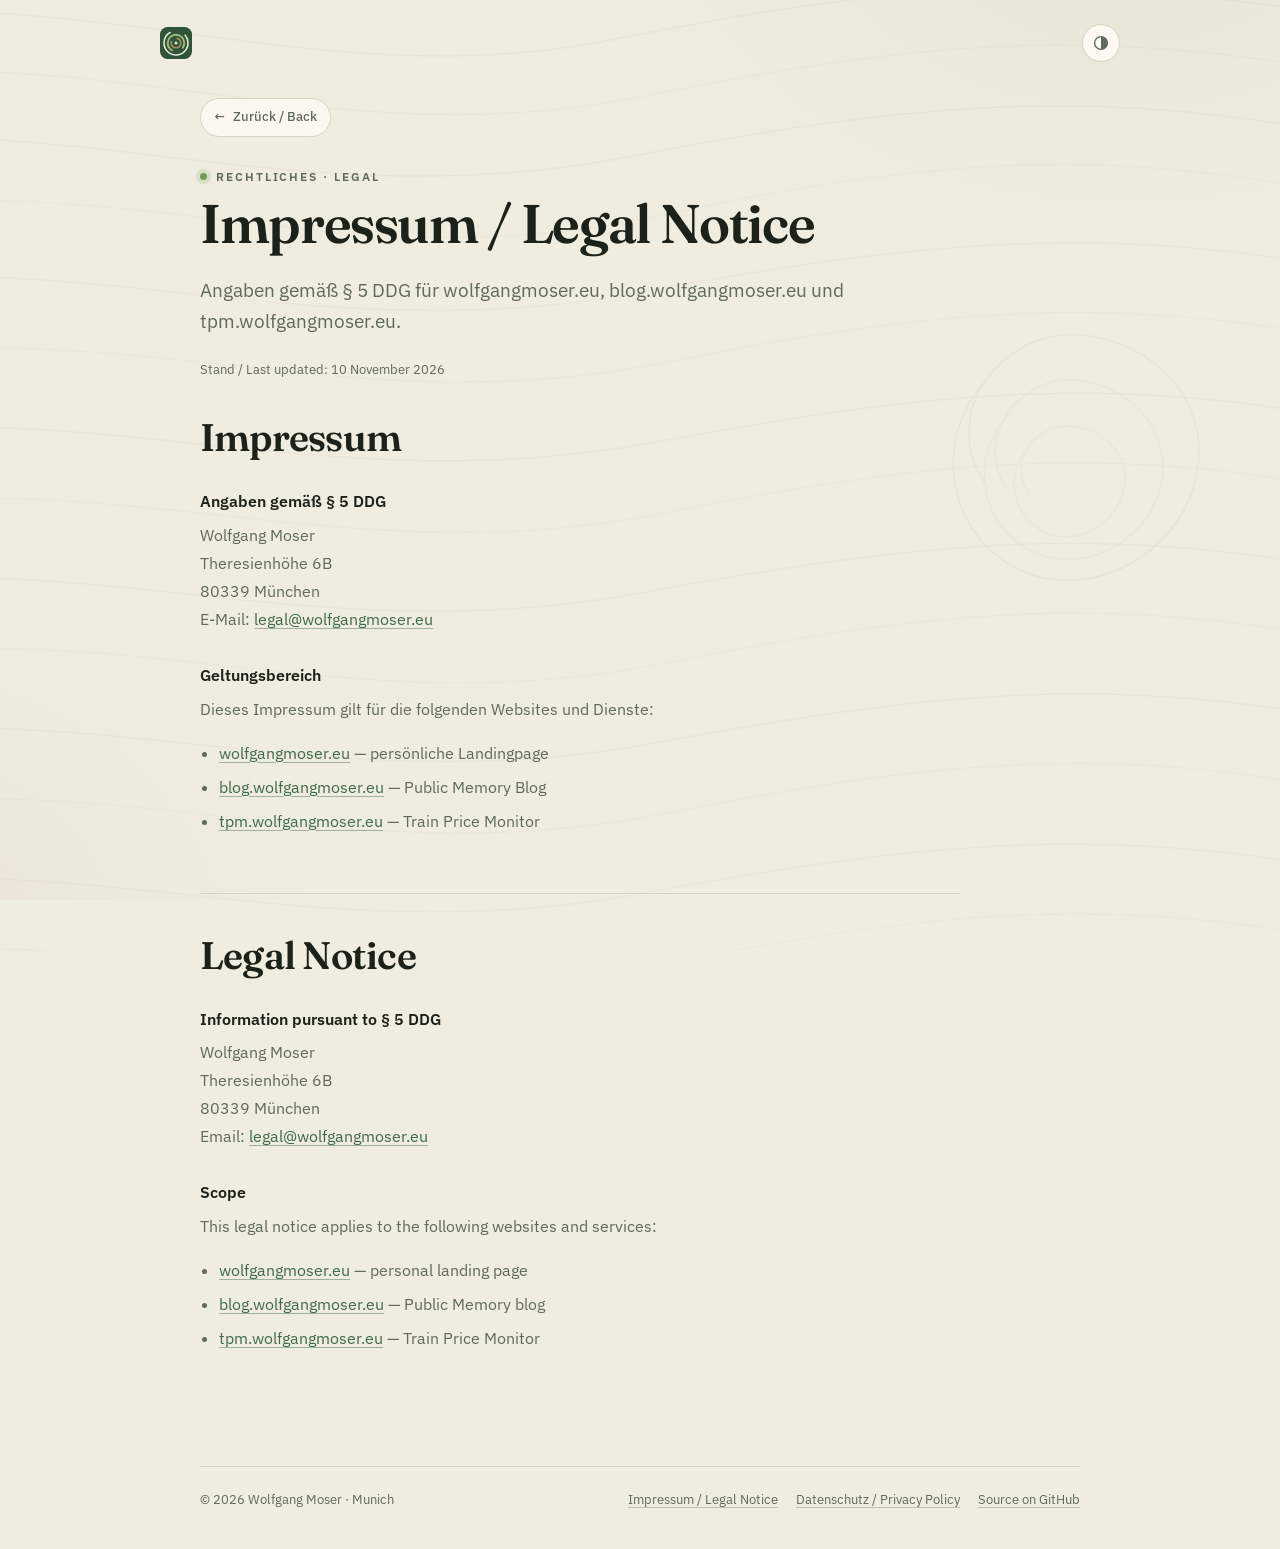
==== legal-notice/index.html @ 18feb607 "feat: add bilingual legal pages Add Impressum / Legal Notice and Datenschutz / Privacy Policy for th" ====
<!DOCTYPE html>
<html lang="de" data-theme="auto">
<head>
  <meta charset="utf-8">
  <meta name="viewport" content="width=device-width, initial-scale=1">

  <title>Impressum / Legal Notice — Wolfgang Moser</title>
  <meta name="description" content="Impressum und Anbieterkennzeichnung für wolfgangmoser.eu, blog.wolfgangmoser.eu und tpm.wolfgangmoser.eu.">
  <link rel="canonical" href="https://wolfgangmoser.eu/legal-notice/">
  <meta name="robots" content="index, follow">
  <meta name="author" content="Wolfgang Moser">

  <meta name="theme-color" content="#efece0" media="(prefers-color-scheme: light)">
  <meta name="theme-color" content="#10150f" media="(prefers-color-scheme: dark)">

  <link rel="icon" href="/assets/logo.svg" type="image/svg+xml">
  <link rel="icon" href="/assets/favicon.ico" sizes="any">
  <link rel="icon" type="image/png" sizes="32x32" href="/assets/favicon-32x32.png">
  <link rel="icon" type="image/png" sizes="16x16" href="/assets/favicon-16x16.png">
  <link rel="apple-touch-icon" href="/assets/apple-touch-icon.png">

  <link rel="preconnect" href="https://fonts.googleapis.com">
  <link rel="preconnect" href="https://fonts.gstatic.com" crossorigin>
  <link href="https://fonts.googleapis.com/css2?family=Fraunces:opsz,wght@9..144,600&family=IBM+Plex+Sans:wght@400;500;600&display=swap" rel="stylesheet">

  <link rel="stylesheet" href="/styles.css?v=20261110-3">

  <script>
    (function () {
      try {
        var theme = localStorage.getItem('theme');
        document.documentElement.dataset.theme =
          theme === 'light' || theme === 'dark' ? theme : 'auto';
      } catch (error) {
        document.documentElement.dataset.theme = 'auto';
      }
    })();
  </script>
</head>
<body>
  <div class="grain" aria-hidden="true">
    <svg viewBox="0 0 1200 800" preserveAspectRatio="xMidYMid slice" fill="none" stroke="currentColor">
      <g stroke-width="1.1">
        <path d="M-80 60C160 20 340 120 580 72S980 10 1280 78" stroke-opacity=".10"/>
        <path d="M-80 108C170 66 350 168 600 118S1000 56 1280 124" stroke-opacity=".07"/>
        <path d="M-80 158C140 124 330 216 590 166S1010 104 1280 176" stroke-opacity=".11"/>
        <path d="M-80 214C180 166 360 268 610 214S1020 152 1280 226" stroke-opacity=".06"/>
        <path d="M-80 272C150 232 340 322 600 274S1020 214 1280 282" stroke-opacity=".09"/>
        <path d="M-80 332C190 284 360 382 620 330S1030 272 1280 340" stroke-opacity=".06"/>
        <path d="M-80 392C160 352 350 442 610 394S1020 334 1280 402" stroke-opacity=".10"/>
        <path d="M-80 452C180 404 360 502 620 450S1030 392 1280 460" stroke-opacity=".06"/>
        <path d="M-80 512C150 472 340 562 600 514S1020 454 1280 522" stroke-opacity=".09"/>
        <path d="M-80 572C190 524 360 622 620 570S1030 512 1280 580" stroke-opacity=".06"/>
        <path d="M-80 632C160 592 350 682 610 634S1020 574 1280 642" stroke-opacity=".10"/>
        <path d="M-80 692C180 644 360 742 620 690S1030 632 1280 700" stroke-opacity=".06"/>
        <path d="M-80 752C150 712 340 802 600 754S1020 694 1280 762" stroke-opacity=".08"/>
        <path d="M-80 812C190 764 360 862 620 810S1030 752 1280 820" stroke-opacity=".05"/>
      </g>
      <g stroke-width="1.4">
        <path d="M878 430c-44-58 12-128 74-122 60 6 104 54 92 112-14 68-92 104-148 72-52-30-62-102-20-148" stroke-opacity=".10"/>
        <path d="M894 432c-31-42 10-92 54-88 43 4 76 40 68 82-10 50-68 76-108 52-38-22-45-74-14-106" stroke-opacity=".08"/>
        <path d="M910 434c-18-25 7-56 34-53 26 2 48 24 42 50-6 30-42 48-66 33-24-14-29-46-10-66" stroke-opacity=".07"/>
      </g>
    </svg>
  </div>

  <a class="skip-link" href="#main">Skip to content</a>

  <header class="site-header">
    <a class="brand" href="/" aria-label="Wolfgang Moser — home">
      <img src="/assets/logo.svg" width="32" height="32" alt="">
    </a>

    <button class="theme-toggle" type="button" aria-label="Switch theme" title="Switch theme">
      <svg viewBox="0 0 24 24" fill="none" stroke="currentColor" stroke-width="1.8" aria-hidden="true">
        <circle cx="12" cy="12" r="8.5"></circle>
        <path d="M12 3.5v17a8.5 8.5 0 0 0 0-17Z" fill="currentColor" stroke="none"></path>
      </svg>
    </button>
  </header>

  <main id="main" class="wrap legal-page">
    <button class="back-link" type="button" data-back>
      <span aria-hidden="true">←</span> Zurück / Back
    </button>

    <p class="eyebrow">
      <span class="eyebrow-dot" aria-hidden="true"></span>
      Rechtliches · Legal
    </p>
    <h1>Impressum / Legal Notice</h1>
    <p class="lead">
      Angaben gemäß § 5 DDG für wolfgangmoser.eu, blog.wolfgangmoser.eu und
      tpm.wolfgangmoser.eu.
    </p>

    <p class="legal-meta">Stand / Last updated: 10 November 2026</p>

    <section class="legal-prose" lang="de">
      <h2>Impressum</h2>

      <h3>Angaben gemäß § 5 DDG</h3>
      <p>
        Wolfgang Moser<br>
        Theresienhöhe 6B<br>
        80339 München<br>
        E-Mail: <a href="mailto:legal@wolfgangmoser.eu">legal@wolfgangmoser.eu</a>
      </p>

      <h3>Geltungsbereich</h3>
      <p>
        Dieses Impressum gilt für die folgenden Websites und Dienste:
      </p>
      <ul>
        <li><a href="https://wolfgangmoser.eu/">wolfgangmoser.eu</a> — persönliche Landingpage</li>
        <li><a href="https://blog.wolfgangmoser.eu/">blog.wolfgangmoser.eu</a> — Public Memory Blog</li>
        <li><a href="https://tpm.wolfgangmoser.eu/">tpm.wolfgangmoser.eu</a> — Train Price Monitor</li>
      </ul>

    </section>

    <section class="legal-prose legal-lang" lang="en">
      <h2>Legal Notice</h2>

      <h3>Information pursuant to § 5 DDG</h3>
      <p>
        Wolfgang Moser<br>
        Theresienhöhe 6B<br>
        80339 München<br>
        Email: <a href="mailto:legal@wolfgangmoser.eu">legal@wolfgangmoser.eu</a>
      </p>

      <h3>Scope</h3>
      <p>
        This legal notice applies to the following websites and services:
      </p>
      <ul>
        <li><a href="https://wolfgangmoser.eu/">wolfgangmoser.eu</a> — personal landing page</li>
        <li><a href="https://blog.wolfgangmoser.eu/">blog.wolfgangmoser.eu</a> — Public Memory blog</li>
        <li><a href="https://tpm.wolfgangmoser.eu/">tpm.wolfgangmoser.eu</a> — Train Price Monitor</li>
      </ul>

    </section>
  </main>

  <footer class="site-footer wrap">
    <p>© <span id="year">2026</span> Wolfgang Moser · Munich</p>
    <nav class="footer-links" aria-label="Legal and source links">
      <a class="footer-link" href="/legal-notice/">Impressum / Legal Notice</a>
      <a class="footer-link" href="/privacy-policy/">Datenschutz / Privacy Policy</a>
      <a class="footer-link" href="https://github.com/wolfm89/landing-page">Source on GitHub</a>
    </nav>
  </footer>

  <script src="/script.js?v=20261110-2" defer></script>
</body>
</html>
---- styles.css ----
/* ------------------------------------------------------------------
   Wolfgang Moser — wolfgangmoser.eu
   Warm paper, forest greens, a little wood grain.
   ------------------------------------------------------------------ */

:root {
  color-scheme: light;

  --bg: #efece0;
  --surface: #fffdf8;
  --ink: #1c2219;
  --muted: #5f6a5a;
  --border: #d8d1bf;
  --sage: #6d9e51;
  --forest: #3f6b45;
  --forest-strong: #2f5436;
  --sage-soft: #dde7cd;
  --wood: #a9805a;
  --wood-soft: #efe3d2;
  --grain: #7a5c3e;
  --grain-opacity: 0.4;
  --glow-sage: rgba(109, 158, 81, 0.08);
  --glow-wood: rgba(169, 128, 90, 0.08);
  --shadow: 0 18px 40px -24px rgba(28, 34, 25, 0.45);
  --card-shadow: 0 1px 2px rgba(28, 34, 25, 0.04), 0 16px 32px -26px rgba(28, 34, 25, 0.45);

  --sans: "IBM Plex Sans", "Segoe UI", system-ui, -apple-system, sans-serif;
  --display: "Fraunces", Georgia, "Times New Roman", serif;
}

html[data-theme="dark"] {
  color-scheme: dark;

  --bg: #10150f;
  --surface: #171f15;
  --ink: #e9eddf;
  --muted: #a4ae9a;
  --border: #2a3427;
  --sage: #8fc47c;
  --forest: #9ccf8f;
  --forest-strong: #b7dcaa;
  --sage-soft: #24311f;
  --wood: #c9a77f;
  --wood-soft: #2b2419;
  --grain: #d8c3a5;
  --grain-opacity: 0.16;
  --glow-sage: rgba(143, 196, 124, 0.1);
  --glow-wood: rgba(201, 167, 127, 0.08);
  --shadow: 0 22px 48px -26px rgba(0, 0, 0, 0.9);
  --card-shadow: 0 1px 2px rgba(0, 0, 0, 0.2), 0 18px 36px -26px rgba(0, 0, 0, 0.8);
}

@media (prefers-color-scheme: dark) {
  html[data-theme="auto"],
  html:not([data-theme]) {
    color-scheme: dark;

    --bg: #10150f;
    --surface: #171f15;
    --ink: #e9eddf;
    --muted: #a4ae9a;
    --border: #2a3427;
    --sage: #8fc47c;
    --forest: #9ccf8f;
    --forest-strong: #b7dcaa;
    --sage-soft: #24311f;
    --wood: #c9a77f;
    --wood-soft: #2b2419;
    --grain: #d8c3a5;
    --grain-opacity: 0.16;
    --glow-sage: rgba(143, 196, 124, 0.1);
    --glow-wood: rgba(201, 167, 127, 0.08);
    --shadow: 0 22px 48px -26px rgba(0, 0, 0, 0.9);
    --card-shadow: 0 1px 2px rgba(0, 0, 0, 0.2), 0 18px 36px -26px rgba(0, 0, 0, 0.8);
  }
}

*,
*::before,
*::after {
  box-sizing: border-box;
}

html {
  scroll-behavior: smooth;
  -webkit-text-size-adjust: 100%;
}

body {
  display: flex;
  flex-direction: column;
  margin: 0;
  min-height: 100vh;
  font-family: var(--sans);
  font-size: 16px;
  line-height: 1.6;
  color: var(--ink);
  background-color: var(--bg);
  background-image:
    radial-gradient(900px 620px at 88% -12%, var(--glow-sage), transparent 62%),
    radial-gradient(720px 520px at -12% 104%, var(--glow-wood), transparent 66%);
  background-attachment: fixed;
  -webkit-font-smoothing: antialiased;
  text-rendering: optimizeLegibility;
}

/* Wood-grain layer: inline SVG, theme-aware, very slowly drifting. */
.grain {
  position: fixed;
  inset: -4vmax;
  z-index: 0;
  color: var(--grain);
  opacity: var(--grain-opacity);
  pointer-events: none;
}

.grain svg {
  width: 100%;
  height: 100%;
  animation: grain-drift 52s ease-in-out infinite alternate;
}

@keyframes grain-drift {
  from {
    transform: scale(1.04) translate3d(-1.2%, -0.8%, 0);
  }
  to {
    transform: scale(1.09) translate3d(1.2%, 0.8%, 0);
  }
}

/* Keep content above the grain. */
.site-header,
main,
.site-footer {
  position: relative;
  z-index: 1;
}

main {
  flex: 1;
}

.wrap {
  width: min(100% - 48px, 880px);
  margin-inline: auto;
}

.skip-link {
  position: absolute;
  top: 8px;
  left: 8px;
  z-index: 10;
  padding: 10px 16px;
  border-radius: 8px;
  background: var(--surface);
  color: var(--ink);
  font-weight: 600;
  text-decoration: none;
  box-shadow: var(--shadow);
  transform: translateY(-160%);
  transition: transform 0.2s ease;
}

.skip-link:focus-visible {
  transform: translateY(0);
}

a {
  color: inherit;
}

:focus-visible {
  outline: 2px solid var(--forest);
  outline-offset: 3px;
  border-radius: 4px;
}

/* ------------------------------------------------------------------
   Header
   ------------------------------------------------------------------ */

.site-header {
  display: flex;
  align-items: center;
  justify-content: space-between;
  gap: 16px;
  width: min(100% - 48px, 960px);
  margin-inline: auto;
  padding: 24px 0 8px;
}

.brand {
  display: inline-flex;
  border-radius: 9px;
  line-height: 0;
  transition: transform 0.4s cubic-bezier(0.2, 0.7, 0.2, 1);
}

.brand img {
  display: block;
  width: 32px;
  height: 32px;
}

.brand:hover {
  transform: translateY(-2px) rotate(-3deg);
}

.theme-toggle {
  display: grid;
  place-items: center;
  width: 38px;
  height: 38px;
  padding: 0;
  border: 1px solid var(--border);
  border-radius: 50%;
  background: color-mix(in srgb, var(--surface) 80%, transparent);
  color: var(--muted);
  cursor: pointer;
  transition: color 0.2s ease, border-color 0.2s ease, transform 0.3s ease;
}

.theme-toggle svg {
  width: 18px;
  height: 18px;
}

.theme-toggle:hover {
  color: var(--ink);
  border-color: var(--sage);
  transform: rotate(18deg);
}

/* ------------------------------------------------------------------
   Hero
   ------------------------------------------------------------------ */

.hero {
  padding: clamp(26px, 5vw, 48px) 0 0;
}

.identity {
  display: flex;
  align-items: center;
  gap: 24px;
  margin-bottom: 22px;
}

.identity-copy {
  min-width: 0;
}

.identity .eyebrow {
  margin-bottom: 6px;
}

.portrait-wrap {
  position: relative;
  width: 128px;
  height: 128px;
  margin-bottom: 30px;
}

.portrait-small {
  flex: none;
  width: 84px;
  height: 84px;
  margin-bottom: 0;
}

.portrait-small .rings {
  inset: -14px;
  width: calc(100% + 28px);
  height: calc(100% + 28px);
}

.rings {
  position: absolute;
  inset: -24px;
  width: calc(100% + 48px);
  height: calc(100% + 48px);
  color: var(--forest);
  opacity: 0.55;
  pointer-events: none;
  will-change: transform;
  animation: rings-turn 140s linear infinite;
}

@keyframes rings-turn {
  to {
    transform: rotate(360deg);
  }
}

.portrait-frame {
  position: relative;
  z-index: 1;
  display: block;
  width: 100%;
  height: 100%;
  overflow: hidden;
  border-radius: 50%;
  border: 3px solid var(--surface);
  box-shadow: 0 0 0 1px var(--border), var(--shadow);
}

.portrait {
  display: block;
  width: 100%;
  height: 100%;
  object-fit: cover;
  border-radius: 50%;
  transform: scale(1);
  backface-visibility: hidden;
  will-change: transform;
  transition: transform 0.28s cubic-bezier(0.2, 0.8, 0.2, 1);
}

.portrait-wrap:hover .portrait {
  transform: scale(1.04);
}

.eyebrow {
  display: flex;
  flex-wrap: wrap;
  align-items: center;
  gap: 9px;
  row-gap: 2px;
  margin: 0 0 10px;
  color: var(--muted);
  font-size: 12px;
  font-weight: 600;
  letter-spacing: 0.16em;
  text-transform: uppercase;
}

.eyebrow-dot {
  flex: none;
  width: 7px;
  height: 7px;
  border-radius: 50%;
  background: var(--sage);
  box-shadow: 0 0 0 4px color-mix(in srgb, var(--sage) 18%, transparent);
}

.eyebrow-role::before {
  content: "·";
  margin: 0 8px;
  color: var(--muted);
}

h1 {
  margin: 0;
  font-family: var(--display);
  font-optical-sizing: auto;
  font-size: clamp(2.9rem, 9vw, 4.7rem);
  font-weight: 600;
  line-height: 0.98;
  letter-spacing: -0.025em;
  color: var(--ink);
}

.identity-copy h1 {
  max-width: 24ch;
  font-size: clamp(1.75rem, 3.2vw, 2.3rem);
  line-height: 1.12;
  letter-spacing: -0.02em;
}

.lead {
  max-width: 60ch;
  margin: 22px 0 0;
  color: var(--muted);
  font-size: clamp(1.02rem, 1.6vw, 1.16rem);
  line-height: 1.7;
}

.identity + .lead {
  max-width: 62ch;
  margin-top: 0;
}

.lead a {
  color: var(--forest);
  font-weight: 500;
  text-decoration: underline;
  text-decoration-color: color-mix(in srgb, var(--sage) 55%, transparent);
  text-decoration-thickness: 1.5px;
  text-underline-offset: 3px;
  transition: color 0.2s ease, text-decoration-color 0.2s ease;
}

.lead a:hover {
  color: var(--forest-strong);
  text-decoration-color: var(--sage);
}

.chips {
  display: flex;
  flex-wrap: wrap;
  gap: 8px;
  margin: 26px 0 0;
  padding: 0;
  list-style: none;
}

.chips li {
  padding: 5px 13px;
  border: 1px solid var(--border);
  border-radius: 999px;
  background: color-mix(in srgb, var(--surface) 80%, transparent);
  color: var(--muted);
  font-size: 12.5px;
  font-weight: 500;
  letter-spacing: 0.02em;
  transition: border-color 0.2s ease, color 0.2s ease;
}

.chips li:first-child {
  border-color: color-mix(in srgb, var(--sage) 42%, var(--border));
  background: color-mix(in srgb, var(--sage-soft) 55%, transparent);
  color: var(--forest-strong);
}

.chips li:hover {
  border-color: var(--sage);
  color: var(--ink);
}

.credential {
  display: flex;
  align-items: center;
  gap: 7px;
  margin: 18px 0 0;
  color: var(--muted);
  font-size: 12.5px;
}

.credential svg {
  flex: none;
  width: 15px;
  height: 15px;
  color: var(--sage);
}

.credential a {
  color: inherit;
  text-decoration: underline;
  text-decoration-color: color-mix(in srgb, var(--muted) 30%, transparent);
  text-underline-offset: 3px;
  transition: color 0.2s ease, text-decoration-color 0.2s ease;
}

.credential a:hover {
  color: var(--forest);
  text-decoration-color: var(--sage);
}

.hero-meta {
  display: flex;
  flex-wrap: wrap;
  align-items: center;
  gap: 14px 22px;
  margin-top: 20px;
}

.hero-meta .chips,
.hero-meta .credential {
  margin-top: 0;
}

/* ------------------------------------------------------------------
   Projects
   ------------------------------------------------------------------ */

.projects {
  padding: clamp(32px, 5vw, 48px) 0 0;
}

.section-head {
  display: flex;
  align-items: center;
  gap: 18px;
  margin-bottom: 20px;
}

.section-head h2 {
  margin: 0;
  color: var(--muted);
  font-size: 12px;
  font-weight: 600;
  letter-spacing: 0.2em;
  text-transform: uppercase;
  white-space: nowrap;
}

.rule {
  position: relative;
  flex: 1;
  height: 1px;
  background: linear-gradient(90deg, var(--border), transparent);
}

.rule::before {
  content: "";
  position: absolute;
  left: 18px;
  top: -3px;
  width: 52px;
  height: 7px;
  border-radius: 50%;
  background: radial-gradient(ellipse at center, var(--wood), transparent 72%);
  opacity: 0.4;
}

.project-grid {
  display: grid;
  grid-template-columns: repeat(2, minmax(0, 1fr));
  gap: 14px;
  margin: 0;
  padding: 0;
  list-style: none;
}

.project-grid li:nth-child(1),
.social-links li:nth-child(1) {
  --i: 0;
}

.project-grid li:nth-child(2),
.social-links li:nth-child(2) {
  --i: 1;
}

.project-card {
  position: relative;
  display: flex;
  flex-direction: column;
  height: 100%;
  padding: 26px;
  overflow: hidden;
  border: 1px solid var(--border);
  border-radius: 16px;
  background: var(--surface);
  box-shadow: var(--card-shadow);
  color: var(--ink);
  text-decoration: none;
  transition:
    transform 0.28s cubic-bezier(0.2, 0.7, 0.2, 1),
    border-color 0.28s ease,
    box-shadow 0.28s ease,
    background-color 0.28s ease;
}

.project-card::after {
  content: "";
  position: absolute;
  right: 0;
  bottom: 0;
  left: 0;
  height: 2px;
  background: linear-gradient(90deg, var(--sage), var(--forest));
  transform: scaleX(0);
  transform-origin: left;
  transition: transform 0.35s cubic-bezier(0.2, 0.7, 0.2, 1);
}

.project-card:hover {
  transform: translateY(-4px);
  border-color: color-mix(in srgb, var(--sage) 55%, var(--border));
  background: var(--surface);
  box-shadow: var(--shadow);
}

.project-card:hover::after {
  transform: scaleX(1);
}

.project-top {
  display: flex;
  align-items: center;
  gap: 11px;
  margin-bottom: 20px;
}

.project-icon {
  display: grid;
  place-items: center;
  flex: none;
  width: 40px;
  height: 40px;
  border-radius: 11px;
  background: var(--sage-soft);
  color: var(--forest-strong);
  transition: transform 0.35s cubic-bezier(0.2, 0.7, 0.2, 1), background-color 0.28s ease;
}

.project-icon svg {
  width: 20px;
  height: 20px;
}

.project-card:hover .project-icon {
  transform: rotate(-4deg) scale(1.06);
  background: color-mix(in srgb, var(--sage-soft) 72%, var(--sage));
}

.project-domain {
  min-width: 0;
  overflow: hidden;
  color: var(--muted);
  font-size: 11.5px;
  font-weight: 500;
  letter-spacing: 0.03em;
  text-overflow: ellipsis;
  white-space: nowrap;
}

.project-arrow {
  flex: none;
  width: 17px;
  height: 17px;
  margin-left: auto;
  color: var(--muted);
  opacity: 0.55;
  transition: transform 0.28s ease, opacity 0.28s ease, color 0.28s ease;
}

.project-card:hover .project-arrow {
  color: var(--forest);
  opacity: 1;
  transform: translate(2px, -2px);
}

.project-title {
  font-size: 23px;
  font-weight: 600;
  line-height: 1.25;
  letter-spacing: -0.015em;
}

.project-desc {
  margin-top: 6px;
  color: var(--muted);
  font-size: 13.5px;
  line-height: 1.55;
}

/* ------------------------------------------------------------------
   Elsewhere
   ------------------------------------------------------------------ */

.elsewhere {
  padding: clamp(40px, 6vw, 56px) 0 0;
}

.social-links {
  display: flex;
  flex-wrap: wrap;
  gap: 10px;
  margin: 0;
  padding: 0;
  list-style: none;
}

.social-links a {
  display: inline-flex;
  align-items: center;
  gap: 9px;
  padding: 10px 16px;
  border: 1px solid var(--border);
  border-radius: 999px;
  background: color-mix(in srgb, var(--surface) 80%, transparent);
  color: var(--muted);
  font-size: 13.5px;
  font-weight: 500;
  text-decoration: none;
  transition: color 0.2s ease, border-color 0.2s ease, background-color 0.2s ease, transform 0.2s ease;
}

.social-links svg {
  width: 17px;
  height: 17px;
  color: var(--forest);
  opacity: 0.85;
}

.social-links a:hover {
  color: var(--ink);
  border-color: color-mix(in srgb, var(--sage) 55%, var(--border));
  background: var(--surface);
  transform: translateY(-1px);
}

/* ------------------------------------------------------------------
   404
   ------------------------------------------------------------------ */

.notfound {
  padding-top: clamp(64px, 12vw, 120px);
}

.notfound-links {
  display: flex;
  flex-wrap: wrap;
  align-items: center;
  gap: 22px;
  margin-top: 32px;
  font-size: 14px;
}

.notfound-links > a {
  color: var(--forest);
  font-weight: 500;
  text-decoration: underline;
  text-decoration-color: color-mix(in srgb, var(--sage) 55%, transparent);
  text-underline-offset: 3px;
}

.notfound-links > a:hover {
  color: var(--forest-strong);
  text-decoration-color: var(--sage);
}

.button-link {
  display: inline-block;
  padding: 9px 18px;
  border-radius: 999px;
  background: var(--forest);
  color: var(--surface) !important;
  font-weight: 600 !important;
  text-decoration: none !important;
  transition: background-color 0.2s ease, transform 0.2s ease;
}

.button-link:hover {
  background: var(--forest-strong);
  transform: translateY(-1px);
}

/* ------------------------------------------------------------------
   Footer
   ------------------------------------------------------------------ */

.site-footer {
  display: flex;
  flex-wrap: wrap;
  align-items: baseline;
  justify-content: space-between;
  gap: 8px 24px;
  margin-top: clamp(56px, 9vw, 96px);
  padding: 22px 0 40px;
  border-top: 1px solid var(--border);
  color: var(--muted);
  font-size: 12.5px;
}

.site-footer p {
  margin: 0;
}

.footer-link {
  color: var(--muted);
  text-decoration: underline;
  text-decoration-color: color-mix(in srgb, var(--muted) 35%, transparent);
  text-underline-offset: 3px;
  transition: color 0.2s ease, text-decoration-color 0.2s ease;
}

.footer-link:hover {
  color: var(--forest);
  text-decoration-color: var(--sage);
}

.footer-links {
  display: flex;
  flex-wrap: wrap;
  gap: 8px 18px;
}

/* ------------------------------------------------------------------
   Legal pages
   ------------------------------------------------------------------ */

.legal-page {
  padding-top: clamp(12px, 3vw, 28px);
}

.back-link {
  display: inline-flex;
  align-items: center;
  gap: 8px;
  margin: 0 0 30px;
  padding: 8px 13px;
  border: 1px solid var(--border);
  border-radius: 999px;
  background: color-mix(in srgb, var(--surface) 75%, transparent);
  color: var(--muted);
  font: inherit;
  font-size: 13px;
  font-weight: 500;
  cursor: pointer;
  transition: color 0.2s ease, border-color 0.2s ease, transform 0.2s ease;
}

.back-link:hover {
  color: var(--forest);
  border-color: var(--sage);
  transform: translateX(-2px);
}

.legal-page h1 {
  max-width: 20ch;
  margin-bottom: 16px;
  font-size: clamp(2.2rem, 6vw, 3.4rem);
  line-height: 1.04;
}

.legal-page .lead {
  max-width: 70ch;
}

.legal-meta {
  margin: 22px 0 0;
  color: var(--muted);
  font-size: 13px;
}

.legal-prose {
  max-width: 760px;
  margin-top: 36px;
}

.legal-prose h2 {
  margin: 0 0 20px;
  font-family: var(--display);
  font-size: clamp(1.8rem, 3.6vw, 2.4rem);
  font-weight: 600;
  line-height: 1.12;
  letter-spacing: -0.02em;
  color: var(--ink);
}

.legal-prose h3 {
  margin: 30px 0 8px;
  color: var(--ink);
  font-size: 1.02rem;
  font-weight: 600;
  line-height: 1.45;
}

.legal-prose p,
.legal-prose li {
  color: var(--muted);
  line-height: 1.75;
}

.legal-prose p {
  margin: 0 0 16px;
}

.legal-prose ul {
  margin: 0 0 18px;
  padding-left: 1.2rem;
}

.legal-prose li + li {
  margin-top: 6px;
}

.legal-prose a {
  color: var(--forest);
  text-decoration-color: color-mix(in srgb, var(--forest) 45%, transparent);
  text-underline-offset: 3px;
}

.legal-prose a:hover {
  text-decoration-color: var(--sage);
}

.legal-prose code {
  padding: 2px 5px;
  border-radius: 5px;
  background: var(--sage-soft);
  color: var(--ink);
  font-size: 0.9em;
}

.legal-lang {
  margin-top: 58px;
  padding-top: 40px;
  border-top: 1px solid var(--border);
}

/* ------------------------------------------------------------------
   Entrance motion
   ------------------------------------------------------------------ */

@keyframes rise {
  from {
    opacity: 0;
    transform: translateY(16px);
  }
  to {
    opacity: 1;
    transform: none;
  }
}

.hero > *,
.section-head,
.project-grid li,
.social-links li,
.site-footer {
  animation: rise 0.75s cubic-bezier(0.2, 0.7, 0.2, 1) both;
}

.hero > *:nth-child(1) { animation-delay: 0.04s; }
.hero > *:nth-child(2) { animation-delay: 0.12s; }
.hero > *:nth-child(3) { animation-delay: 0.2s; }

.projects .section-head { animation-delay: 0.32s; }

.project-grid li {
  animation-delay: calc(0.38s + var(--i) * 0.08s);
}

.elsewhere .section-head { animation-delay: 0.56s; }

.social-links li {
  animation-delay: calc(0.62s + var(--i) * 0.06s);
}

.site-footer { animation-delay: 0.78s; }

/* ------------------------------------------------------------------
   Small screens
   ------------------------------------------------------------------ */

@media (max-width: 720px) {
  .wrap {
    width: min(100% - 40px, 880px);
  }

  .site-header {
    width: min(100% - 40px, 960px);
    padding-top: 18px;
  }

  .project-grid {
    grid-template-columns: 1fr;
  }

  .portrait-wrap {
    width: 108px;
    height: 108px;
    margin-bottom: 26px;
  }

  .portrait-small {
    width: 72px;
    height: 72px;
    margin-bottom: 0;
  }

  .project-card {
    padding: 20px;
  }
}

@media (max-width: 640px) {
  .identity {
    align-items: flex-start;
    gap: 18px;
  }

  .identity-copy h1 {
    font-size: 1.65rem;
  }
}

@media (max-width: 560px) {
  .identity .eyebrow {
    font-size: 10.5px;
    letter-spacing: 0.1em;
  }

  .identity .eyebrow-role {
    flex-basis: 100%;
    padding-left: 16px;
  }

  .identity .eyebrow-role::before {
    content: none;
  }
}

/* ------------------------------------------------------------------
   Reduced motion
   ------------------------------------------------------------------ */

@media (prefers-reduced-motion: reduce) {
  html {
    scroll-behavior: auto;
  }

  .grain svg,
  .rings,
  .hero > *,
  .section-head,
  .project-grid li,
  .social-links li,
  .site-footer {
    animation: none;
  }

  *,
  *::before,
  *::after {
    transition-duration: 0.01ms !important;
  }
}
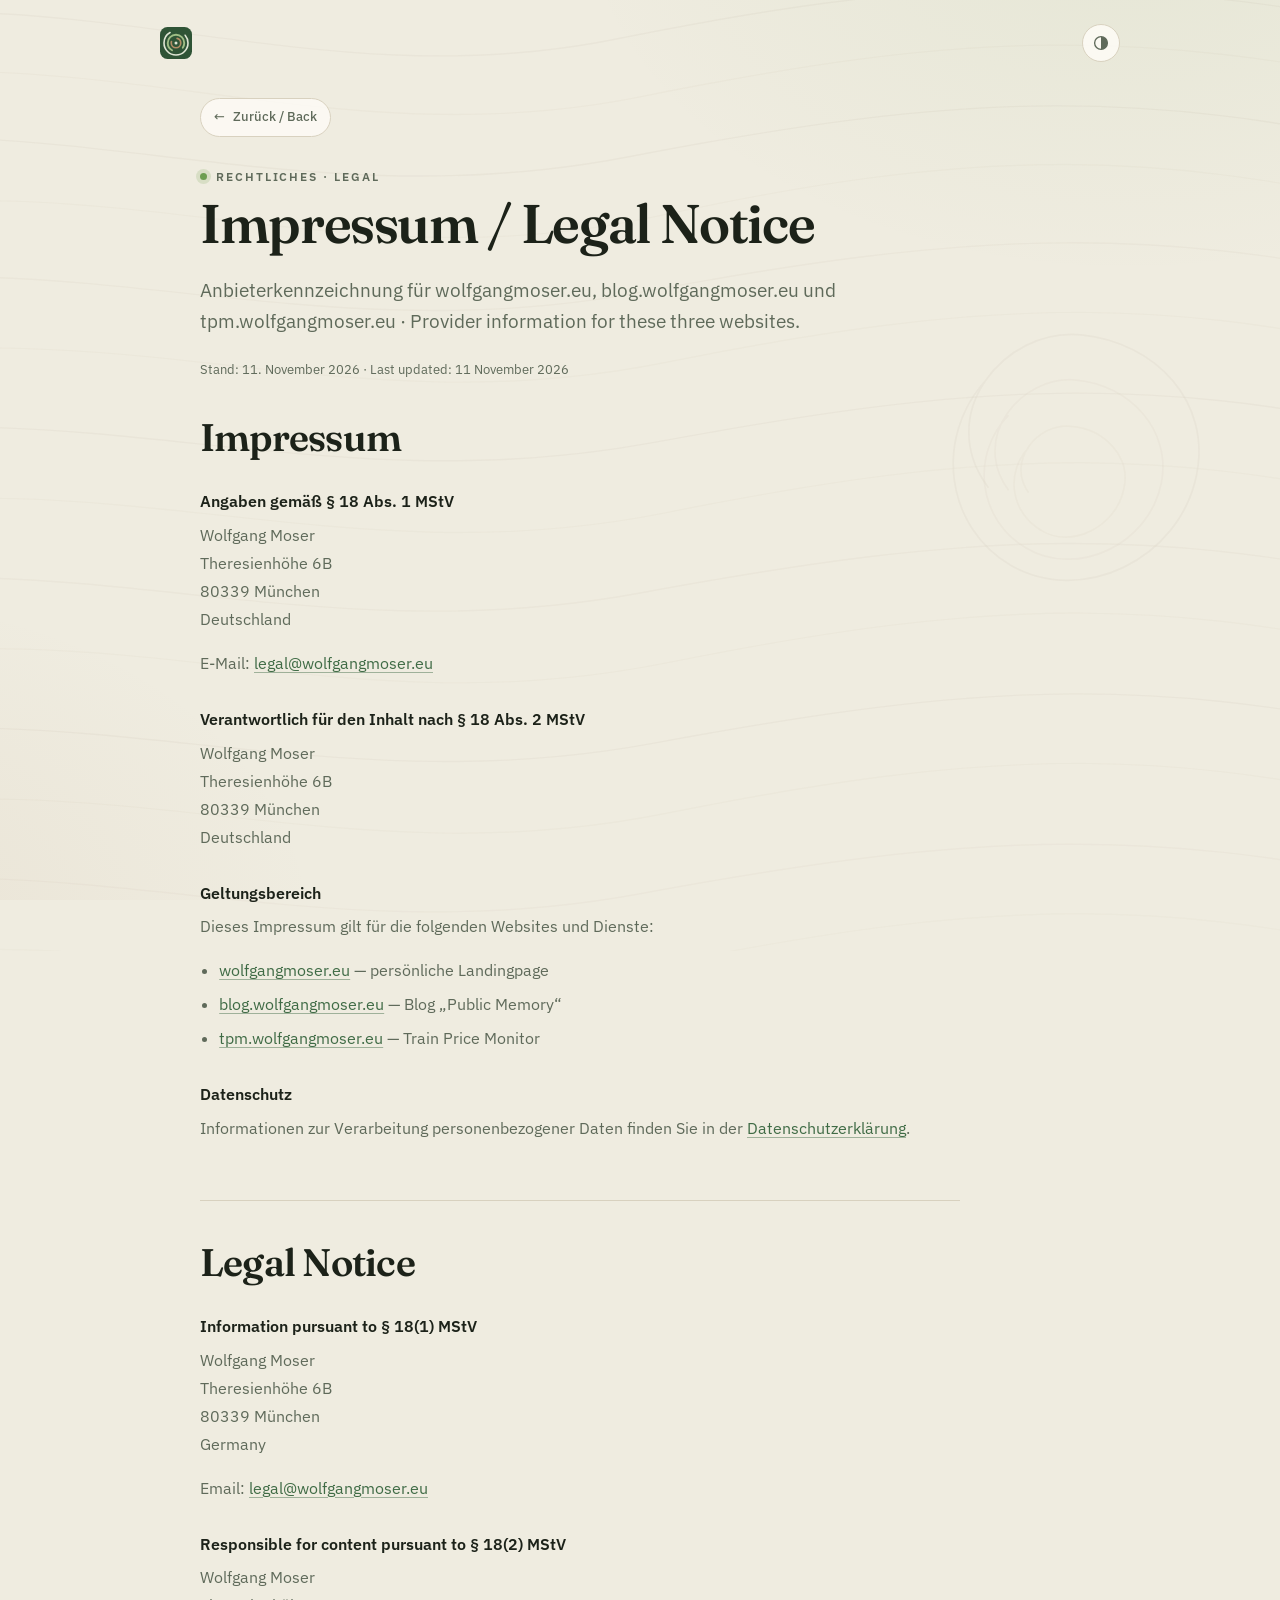
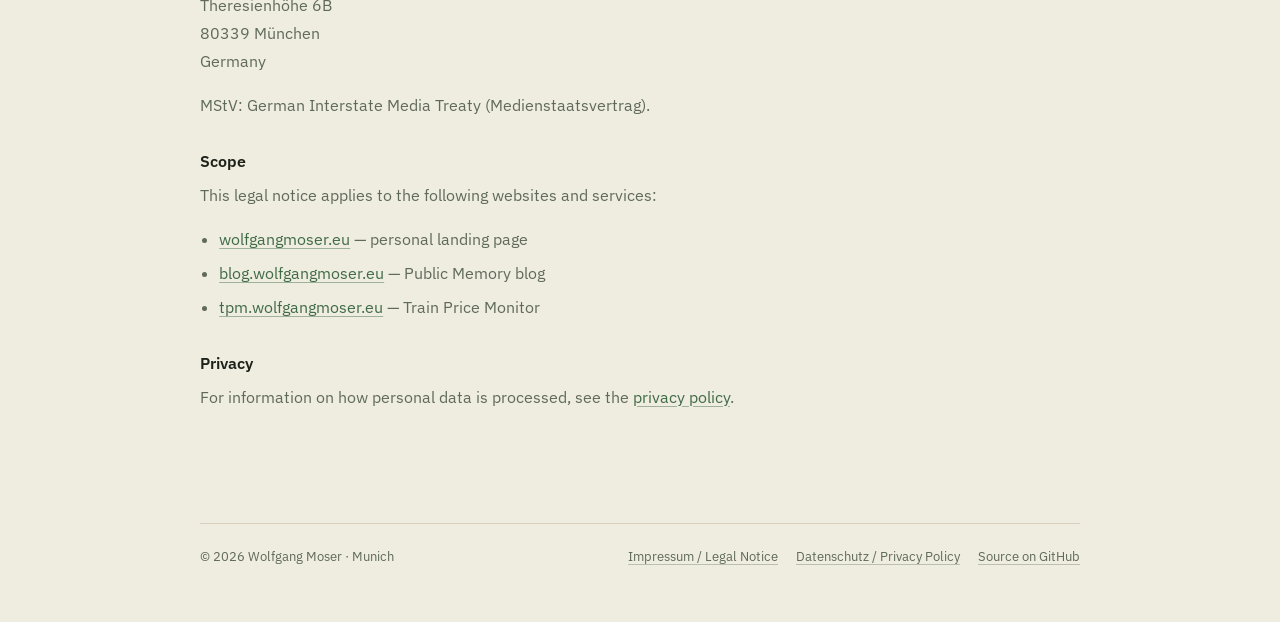
==== commit 65ec3047: "feat(legal): rewrite the legal notice and privacy policy for all three sites - Legal notice: informa" ====
--- a/legal-notice/index.html
+++ b/legal-notice/index.html
@@ -19,11 +19,10 @@
   <link rel="icon" type="image/png" sizes="16x16" href="/assets/favicon-16x16.png">
   <link rel="apple-touch-icon" href="/assets/apple-touch-icon.png">
 
-  <link rel="preconnect" href="https://fonts.googleapis.com">
-  <link rel="preconnect" href="https://fonts.gstatic.com" crossorigin>
-  <link href="https://fonts.googleapis.com/css2?family=Fraunces:opsz,wght@9..144,600&family=IBM+Plex+Sans:wght@400;500;600&display=swap" rel="stylesheet">
+  <link rel="preload" href="/assets/fonts/ibm-plex-sans-latin-400.woff2" as="font" type="font/woff2" crossorigin>
+  <link rel="preload" href="/assets/fonts/fraunces-latin-opsz-600.woff2" as="font" type="font/woff2" crossorigin>
 
-  <link rel="stylesheet" href="/styles.css?v=20261110-3">
+  <link rel="stylesheet" href="/styles.css?v=20261111-1">
 
   <script>
     (function () {
@@ -90,21 +89,32 @@
     </p>
     <h1>Impressum / Legal Notice</h1>
     <p class="lead">
-      Angaben gemäß § 5 DDG für wolfgangmoser.eu, blog.wolfgangmoser.eu und
-      tpm.wolfgangmoser.eu.
+      Anbieterkennzeichnung für wolfgangmoser.eu, blog.wolfgangmoser.eu und
+      tpm.wolfgangmoser.eu · Provider information for these three websites.
     </p>
 
-    <p class="legal-meta">Stand / Last updated: 10 November 2026</p>
+    <p class="legal-meta">Stand: 11. November 2026 · Last updated: 11 November 2026</p>
 
     <section class="legal-prose" lang="de">
       <h2>Impressum</h2>
 
-      <h3>Angaben gemäß § 5 DDG</h3>
+      <h3>Angaben gemäß § 18 Abs. 1 MStV</h3>
       <p>
         Wolfgang Moser<br>
         Theresienhöhe 6B<br>
         80339 München<br>
+        Deutschland
+      </p>
+      <p>
         E-Mail: <a href="mailto:legal@wolfgangmoser.eu">legal@wolfgangmoser.eu</a>
+      </p>
+
+      <h3>Verantwortlich für den Inhalt nach § 18 Abs. 2 MStV</h3>
+      <p>
+        Wolfgang Moser<br>
+        Theresienhöhe 6B<br>
+        80339 München<br>
+        Deutschland
       </p>
 
       <h3>Geltungsbereich</h3>
@@ -113,21 +123,40 @@
       </p>
       <ul>
         <li><a href="https://wolfgangmoser.eu/">wolfgangmoser.eu</a> — persönliche Landingpage</li>
-        <li><a href="https://blog.wolfgangmoser.eu/">blog.wolfgangmoser.eu</a> — Public Memory Blog</li>
+        <li><a href="https://blog.wolfgangmoser.eu/">blog.wolfgangmoser.eu</a> — Blog „Public Memory“</li>
         <li><a href="https://tpm.wolfgangmoser.eu/">tpm.wolfgangmoser.eu</a> — Train Price Monitor</li>
       </ul>
 
+      <h3>Datenschutz</h3>
+      <p>
+        Informationen zur Verarbeitung personenbezogener Daten finden Sie in der
+        <a href="/privacy-policy/">Datenschutzerklärung</a>.
+      </p>
     </section>
 
     <section class="legal-prose legal-lang" lang="en">
       <h2>Legal Notice</h2>
 
-      <h3>Information pursuant to § 5 DDG</h3>
+      <h3>Information pursuant to § 18(1) MStV</h3>
       <p>
         Wolfgang Moser<br>
         Theresienhöhe 6B<br>
         80339 München<br>
+        Germany
+      </p>
+      <p>
         Email: <a href="mailto:legal@wolfgangmoser.eu">legal@wolfgangmoser.eu</a>
+      </p>
+
+      <h3>Responsible for content pursuant to § 18(2) MStV</h3>
+      <p>
+        Wolfgang Moser<br>
+        Theresienhöhe 6B<br>
+        80339 München<br>
+        Germany
+      </p>
+      <p>
+        MStV: German Interstate Media Treaty (Medienstaatsvertrag).
       </p>
 
       <h3>Scope</h3>
@@ -140,6 +169,11 @@
         <li><a href="https://tpm.wolfgangmoser.eu/">tpm.wolfgangmoser.eu</a> — Train Price Monitor</li>
       </ul>
 
+      <h3>Privacy</h3>
+      <p>
+        For information on how personal data is processed, see the
+        <a href="/privacy-policy/">privacy policy</a>.
+      </p>
     </section>
   </main>
 
--- a/styles.css
+++ b/styles.css
@@ -2,6 +2,84 @@
    Wolfgang Moser — wolfgangmoser.eu
    Warm paper, forest greens, a little wood grain.
    ------------------------------------------------------------------ */
+
+/*
+ * Self-hosted fonts (SIL Open Font License 1.1, licence texts next to the files):
+ * Fraunces, optical sizes 9-144 at weight 600, and IBM Plex Sans 400/500/600,
+ * Latin and Latin Extended subsets from Fontsource 5.3.0. Served from this
+ * site, so rendering text sends no visitor data to a font CDN.
+ */
+@font-face {
+  font-family: "Fraunces";
+  font-style: normal;
+  font-weight: 600;
+  font-display: swap;
+  src: url("/assets/fonts/fraunces-latin-opsz-600.woff2") format("woff2");
+  unicode-range: U+0000-00FF, U+0131, U+0152-0153, U+02BB-02BC, U+02C6, U+02DA, U+02DC, U+0304, U+0308, U+0329, U+2000-206F, U+20AC, U+2122, U+2191, U+2193, U+2212, U+2215, U+FEFF, U+FFFD;
+}
+
+@font-face {
+  font-family: "Fraunces";
+  font-style: normal;
+  font-weight: 600;
+  font-display: swap;
+  src: url("/assets/fonts/fraunces-latin-ext-opsz-600.woff2") format("woff2");
+  unicode-range: U+0100-02BA, U+02BD-02C5, U+02C7-02CC, U+02CE-02D7, U+02DD-02FF, U+0304, U+0308, U+0329, U+1D00-1DBF, U+1E00-1E9F, U+1EF2-1EFF, U+2020, U+20A0-20AB, U+20AD-20C0, U+2113, U+2C60-2C7F, U+A720-A7FF;
+}
+
+@font-face {
+  font-family: "IBM Plex Sans";
+  font-style: normal;
+  font-weight: 400;
+  font-display: swap;
+  src: url("/assets/fonts/ibm-plex-sans-latin-400.woff2") format("woff2");
+  unicode-range: U+0000-00FF, U+0131, U+0152-0153, U+02BB-02BC, U+02C6, U+02DA, U+02DC, U+0304, U+0308, U+0329, U+2000-206F, U+20AC, U+2122, U+2191, U+2193, U+2212, U+2215, U+FEFF, U+FFFD;
+}
+
+@font-face {
+  font-family: "IBM Plex Sans";
+  font-style: normal;
+  font-weight: 400;
+  font-display: swap;
+  src: url("/assets/fonts/ibm-plex-sans-latin-ext-400.woff2") format("woff2");
+  unicode-range: U+0100-02BA, U+02BD-02C5, U+02C7-02CC, U+02CE-02D7, U+02DD-02FF, U+0304, U+0308, U+0329, U+1D00-1DBF, U+1E00-1E9F, U+1EF2-1EFF, U+2020, U+20A0-20AB, U+20AD-20C0, U+2113, U+2C60-2C7F, U+A720-A7FF;
+}
+
+@font-face {
+  font-family: "IBM Plex Sans";
+  font-style: normal;
+  font-weight: 500;
+  font-display: swap;
+  src: url("/assets/fonts/ibm-plex-sans-latin-500.woff2") format("woff2");
+  unicode-range: U+0000-00FF, U+0131, U+0152-0153, U+02BB-02BC, U+02C6, U+02DA, U+02DC, U+0304, U+0308, U+0329, U+2000-206F, U+20AC, U+2122, U+2191, U+2193, U+2212, U+2215, U+FEFF, U+FFFD;
+}
+
+@font-face {
+  font-family: "IBM Plex Sans";
+  font-style: normal;
+  font-weight: 500;
+  font-display: swap;
+  src: url("/assets/fonts/ibm-plex-sans-latin-ext-500.woff2") format("woff2");
+  unicode-range: U+0100-02BA, U+02BD-02C5, U+02C7-02CC, U+02CE-02D7, U+02DD-02FF, U+0304, U+0308, U+0329, U+1D00-1DBF, U+1E00-1E9F, U+1EF2-1EFF, U+2020, U+20A0-20AB, U+20AD-20C0, U+2113, U+2C60-2C7F, U+A720-A7FF;
+}
+
+@font-face {
+  font-family: "IBM Plex Sans";
+  font-style: normal;
+  font-weight: 600;
+  font-display: swap;
+  src: url("/assets/fonts/ibm-plex-sans-latin-600.woff2") format("woff2");
+  unicode-range: U+0000-00FF, U+0131, U+0152-0153, U+02BB-02BC, U+02C6, U+02DA, U+02DC, U+0304, U+0308, U+0329, U+2000-206F, U+20AC, U+2122, U+2191, U+2193, U+2212, U+2215, U+FEFF, U+FFFD;
+}
+
+@font-face {
+  font-family: "IBM Plex Sans";
+  font-style: normal;
+  font-weight: 600;
+  font-display: swap;
+  src: url("/assets/fonts/ibm-plex-sans-latin-ext-600.woff2") format("woff2");
+  unicode-range: U+0100-02BA, U+02BD-02C5, U+02C7-02CC, U+02CE-02D7, U+02DD-02FF, U+0304, U+0308, U+0329, U+1D00-1DBF, U+1E00-1E9F, U+1EF2-1EFF, U+2020, U+20A0-20AB, U+20AD-20C0, U+2113, U+2C60-2C7F, U+A720-A7FF;
+}
 
 :root {
   color-scheme: light;
@@ -893,6 +971,40 @@
   border-top: 1px solid var(--border);
 }
 
+.legal-prose h2[id],
+.legal-prose h3[id] {
+  scroll-margin-top: 20px;
+}
+
+.legal-jump {
+  margin-top: 6px;
+}
+
+.legal-meta a {
+  color: var(--forest);
+  text-decoration-color: color-mix(in srgb, var(--forest) 45%, transparent);
+  text-underline-offset: 3px;
+}
+
+.legal-meta a:hover {
+  text-decoration-color: var(--sage);
+}
+
+/* Art. 21(4) GDPR: the right to object must stand apart from the other information. */
+.legal-callout {
+  margin: 0 0 16px;
+  padding: 16px 18px;
+  border: 1px solid var(--border);
+  border-left: 3px solid var(--sage);
+  border-radius: 12px;
+  background: color-mix(in srgb, var(--sage-soft) 40%, var(--surface));
+}
+
+.legal-prose .legal-callout p {
+  margin: 0;
+  color: var(--ink);
+}
+
 /* ------------------------------------------------------------------
    Entrance motion
    ------------------------------------------------------------------ */
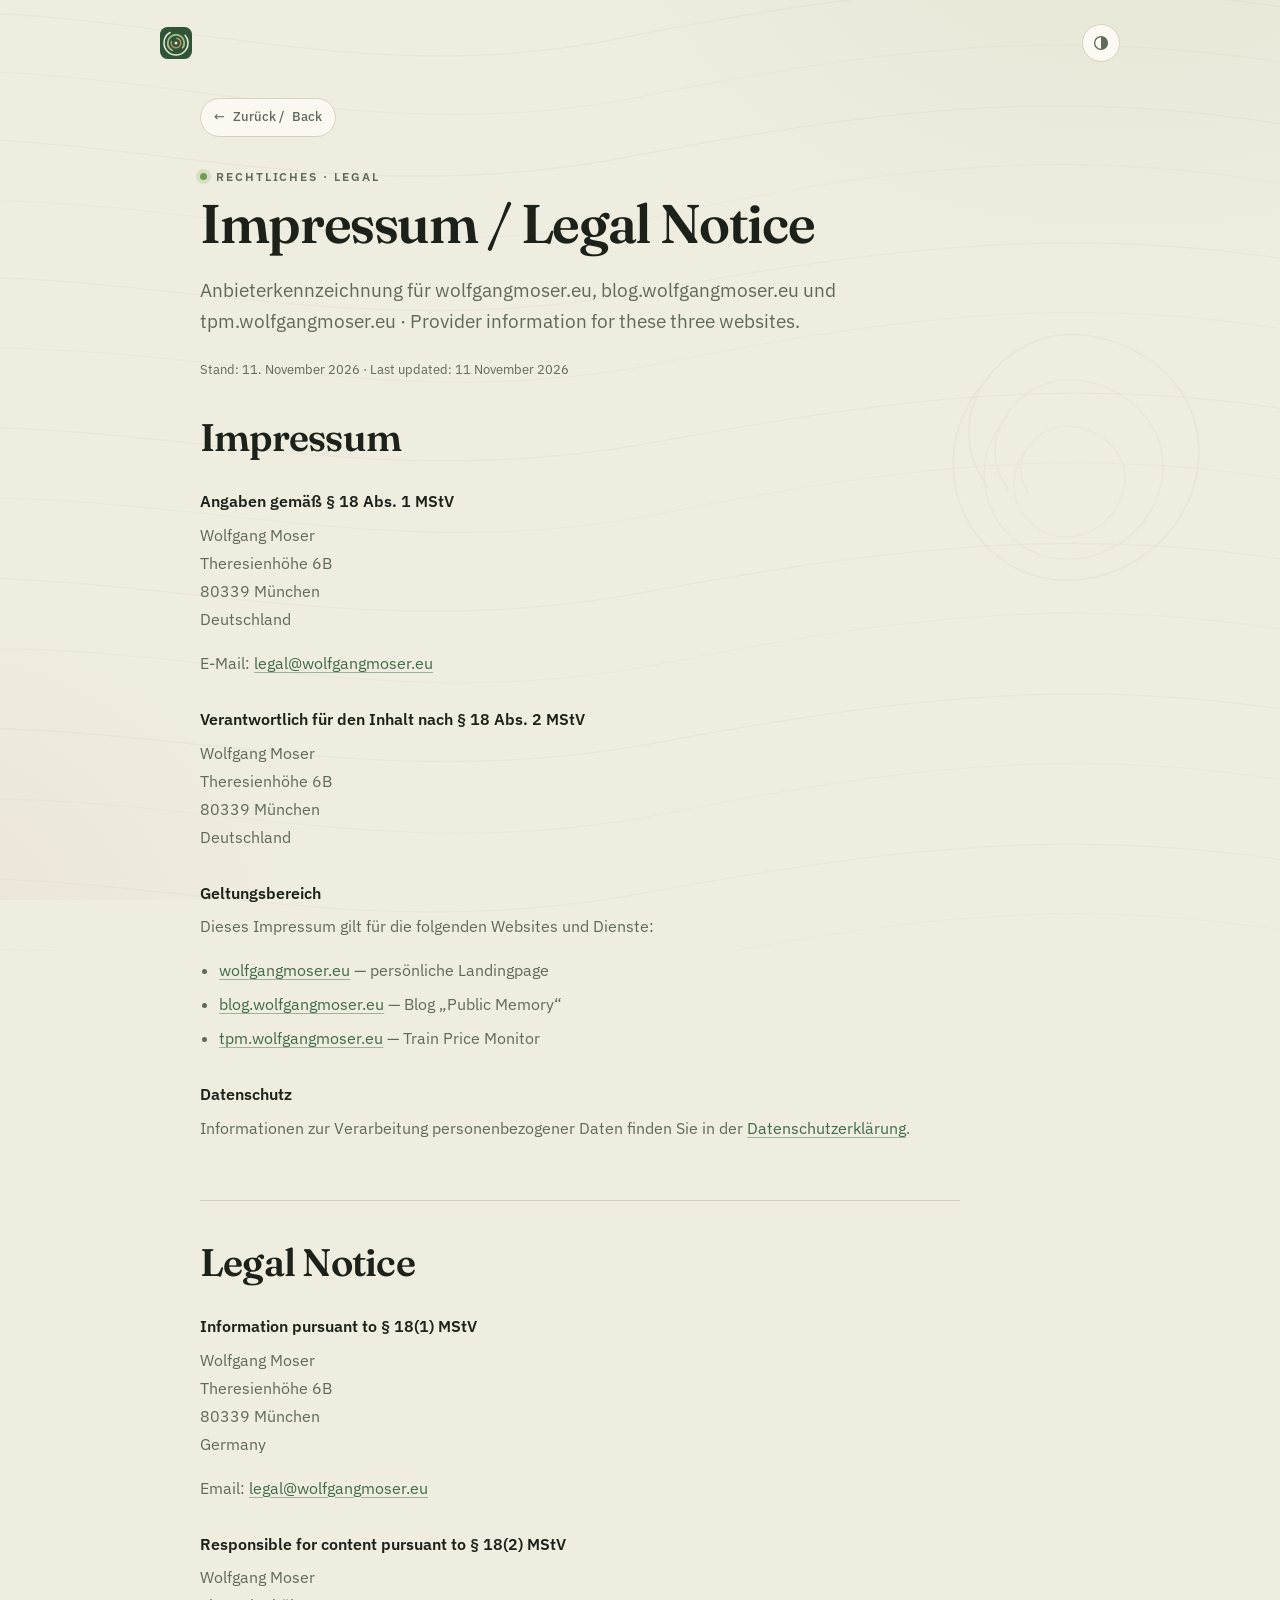
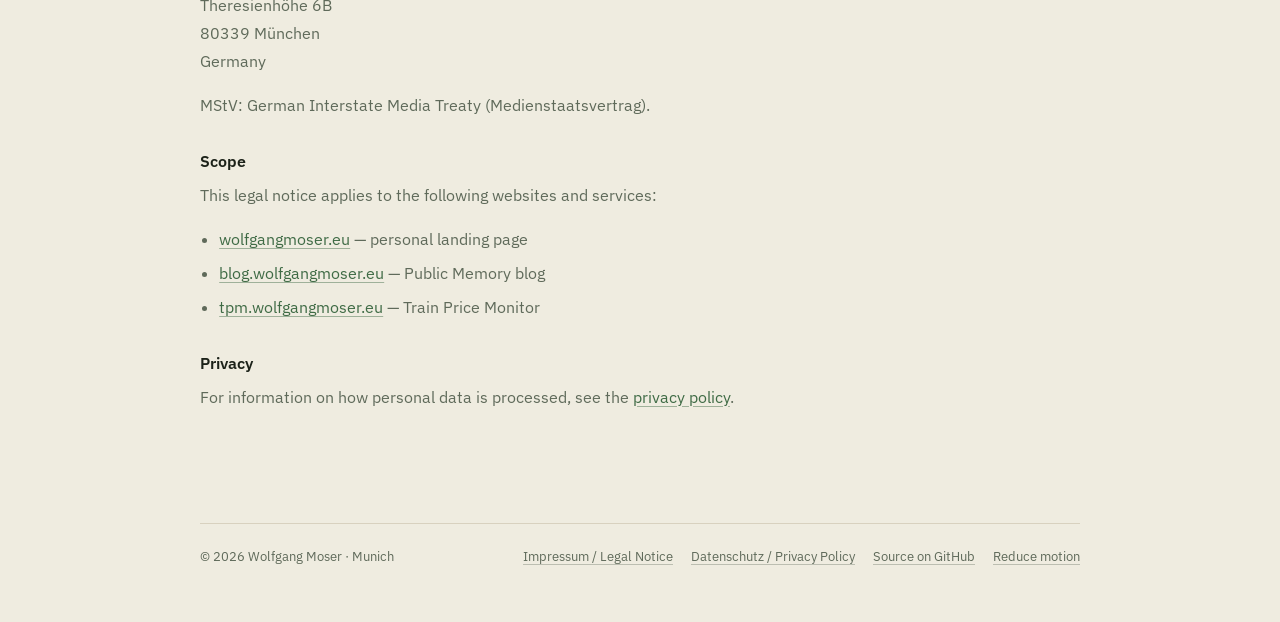
==== commit 6667a355: "fix(a11y): address web interface guidelines review findings - sync theme-color before first paint an" ====
--- a/legal-notice/index.html
+++ b/legal-notice/index.html
@@ -20,9 +20,11 @@
   <link rel="apple-touch-icon" href="/assets/apple-touch-icon.png">
 
   <link rel="preload" href="/assets/fonts/ibm-plex-sans-latin-400.woff2" as="font" type="font/woff2" crossorigin>
+  <link rel="preload" href="/assets/fonts/ibm-plex-sans-latin-500.woff2" as="font" type="font/woff2" crossorigin>
+  <link rel="preload" href="/assets/fonts/ibm-plex-sans-latin-600.woff2" as="font" type="font/woff2" crossorigin>
   <link rel="preload" href="/assets/fonts/fraunces-latin-opsz-600.woff2" as="font" type="font/woff2" crossorigin>
 
-  <link rel="stylesheet" href="/styles.css?v=20261111-1">
+  <link rel="stylesheet" href="/styles.css?v=20261113-1">
 
   <script>
     (function () {
@@ -30,8 +32,18 @@
         var theme = localStorage.getItem('theme');
         document.documentElement.dataset.theme =
           theme === 'light' || theme === 'dark' ? theme : 'auto';
+        if (theme === 'light' || theme === 'dark') {
+          var color = theme === 'dark' ? '#10150f' : '#efece0';
+          var metas = document.querySelectorAll('meta[name="theme-color"]');
+          for (var i = 0; i < metas.length; i++) {
+            metas[i].setAttribute('content', color);
+          }
+        }
+        var motion = localStorage.getItem('motion');
+        document.documentElement.dataset.motion = motion === 'off' ? 'off' : 'auto';
       } catch (error) {
         document.documentElement.dataset.theme = 'auto';
+        document.documentElement.dataset.motion = 'auto';
       }
     })();
   </script>
@@ -79,9 +91,9 @@
   </header>
 
   <main id="main" class="wrap legal-page">
-    <button class="back-link" type="button" data-back>
-      <span aria-hidden="true">←</span> Zurück / Back
-    </button>
+    <a class="back-link" href="/" data-back>
+      <span aria-hidden="true">←</span> Zurück / <span lang="en">Back</span>
+    </a>
 
     <p class="eyebrow">
       <span class="eyebrow-dot" aria-hidden="true"></span>
@@ -179,13 +191,16 @@
 
   <footer class="site-footer wrap">
     <p>© <span id="year">2026</span> Wolfgang Moser · Munich</p>
-    <nav class="footer-links" aria-label="Legal and source links">
-      <a class="footer-link" href="/legal-notice/">Impressum / Legal Notice</a>
-      <a class="footer-link" href="/privacy-policy/">Datenschutz / Privacy Policy</a>
-      <a class="footer-link" href="https://github.com/wolfm89/landing-page">Source on GitHub</a>
-    </nav>
+    <div class="footer-actions">
+      <nav class="footer-links" aria-label="Rechtliches und Quellen">
+        <a class="footer-link" href="/legal-notice/">Impressum / <span lang="en">Legal Notice</span></a>
+        <a class="footer-link" href="/privacy-policy/">Datenschutz / <span lang="en">Privacy Policy</span></a>
+        <a class="footer-link" href="https://github.com/wolfm89/landing-page"><span lang="en">Source on GitHub</span></a>
+      </nav>
+      <button class="footer-link footer-motion" type="button" data-motion-toggle aria-pressed="false"><span lang="en">Reduce motion</span><span class="footer-motion-check" aria-hidden="true">✓</span></button>
+    </div>
   </footer>
 
-  <script src="/script.js?v=20261110-2" defer></script>
+  <script src="/script.js?v=20261113-1" defer></script>
 </body>
 </html>
--- a/styles.css
+++ b/styles.css
@@ -177,9 +177,13 @@
   background-image:
     radial-gradient(900px 620px at 88% -12%, var(--glow-sage), transparent 62%),
     radial-gradient(720px 520px at -12% 104%, var(--glow-wood), transparent 66%);
-  background-attachment: fixed;
   -webkit-font-smoothing: antialiased;
-  text-rendering: optimizeLegibility;
+}
+
+@media (pointer: fine) {
+  body {
+    background-attachment: fixed;
+  }
 }
 
 /* Wood-grain layer: inline SVG, theme-aware, very slowly drifting. */
@@ -240,6 +244,7 @@
   transition: transform 0.2s ease;
 }
 
+.skip-link:focus,
 .skip-link:focus-visible {
   transform: translateY(0);
 }
@@ -361,7 +366,6 @@
   color: var(--forest);
   opacity: 0.55;
   pointer-events: none;
-  will-change: transform;
   animation: rings-turn 140s linear infinite;
 }
 
@@ -389,14 +393,6 @@
   height: 100%;
   object-fit: cover;
   border-radius: 50%;
-  transform: scale(1);
-  backface-visibility: hidden;
-  will-change: transform;
-  transition: transform 0.28s cubic-bezier(0.2, 0.8, 0.2, 1);
-}
-
-.portrait-wrap:hover .portrait {
-  transform: scale(1.04);
 }
 
 .eyebrow {
@@ -436,6 +432,7 @@
   font-weight: 600;
   line-height: 0.98;
   letter-spacing: -0.025em;
+  text-wrap: balance;
   color: var(--ink);
 }
 
@@ -492,18 +489,12 @@
   font-size: 12.5px;
   font-weight: 500;
   letter-spacing: 0.02em;
-  transition: border-color 0.2s ease, color 0.2s ease;
 }
 
 .chips li:first-child {
   border-color: color-mix(in srgb, var(--sage) 42%, var(--border));
   background: color-mix(in srgb, var(--sage-soft) 55%, transparent);
   color: var(--forest-strong);
-}
-
-.chips li:hover {
-  border-color: var(--sage);
-  color: var(--ink);
 }
 
 .credential {
@@ -716,6 +707,7 @@
   font-weight: 600;
   line-height: 1.25;
   letter-spacing: -0.015em;
+  text-wrap: balance;
 }
 
 .project-desc {
@@ -788,7 +780,7 @@
   font-size: 14px;
 }
 
-.notfound-links > a {
+.notfound-links > a:not(.button-link) {
   color: var(--forest);
   font-weight: 500;
   text-decoration: underline;
@@ -796,7 +788,7 @@
   text-underline-offset: 3px;
 }
 
-.notfound-links > a:hover {
+.notfound-links > a:not(.button-link):hover {
   color: var(--forest-strong);
   text-decoration-color: var(--sage);
 }
@@ -806,9 +798,9 @@
   padding: 9px 18px;
   border-radius: 999px;
   background: var(--forest);
-  color: var(--surface) !important;
-  font-weight: 600 !important;
-  text-decoration: none !important;
+  color: var(--surface);
+  font-weight: 600;
+  text-decoration: none;
   transition: background-color 0.2s ease, transform 0.2s ease;
 }
 
@@ -855,6 +847,36 @@
   display: flex;
   flex-wrap: wrap;
   gap: 8px 18px;
+}
+
+.footer-actions {
+  display: flex;
+  flex-wrap: wrap;
+  align-items: baseline;
+  gap: 8px 18px;
+}
+
+.footer-motion {
+  padding: 0;
+  border: 0;
+  background: none;
+  font: inherit;
+  cursor: pointer;
+}
+
+.footer-motion[aria-pressed="true"] {
+  color: var(--forest);
+  text-decoration-color: var(--sage);
+}
+
+.footer-motion-check {
+  display: none;
+  margin-left: 0.35em;
+}
+
+.footer-motion[aria-pressed="true"] .footer-motion-check,
+html[data-motion="off"] .footer-motion-check {
+  display: inline;
 }
 
 /* ------------------------------------------------------------------
@@ -878,6 +900,7 @@
   font: inherit;
   font-size: 13px;
   font-weight: 500;
+  text-decoration: none;
   cursor: pointer;
   transition: color 0.2s ease, border-color 0.2s ease, transform 0.2s ease;
 }
@@ -1127,9 +1150,56 @@
     animation: none;
   }
 
+  .brand:hover,
+  .theme-toggle:hover,
+  .project-card:hover,
+  .project-card:hover .project-icon,
+  .project-card:hover .project-arrow,
+  .social-links a:hover,
+  .back-link:hover,
+  .button-link:hover {
+    transform: none;
+  }
+
+  .footer-motion {
+    display: none;
+  }
+
   *,
   *::before,
   *::after {
     transition-duration: 0.01ms !important;
   }
 }
+
+/* Manual preference from the footer toggle; mirrors reduced motion. */
+html[data-motion="off"] {
+  scroll-behavior: auto;
+}
+
+html[data-motion="off"] .grain svg,
+html[data-motion="off"] .rings,
+html[data-motion="off"] .hero > *,
+html[data-motion="off"] .section-head,
+html[data-motion="off"] .project-grid li,
+html[data-motion="off"] .social-links li,
+html[data-motion="off"] .site-footer {
+  animation: none;
+}
+
+html[data-motion="off"] .brand:hover,
+html[data-motion="off"] .theme-toggle:hover,
+html[data-motion="off"] .project-card:hover,
+html[data-motion="off"] .project-card:hover .project-icon,
+html[data-motion="off"] .project-card:hover .project-arrow,
+html[data-motion="off"] .social-links a:hover,
+html[data-motion="off"] .back-link:hover,
+html[data-motion="off"] .button-link:hover {
+  transform: none;
+}
+
+html[data-motion="off"] *,
+html[data-motion="off"] *::before,
+html[data-motion="off"] *::after {
+  transition-duration: 0.01ms !important;
+}
